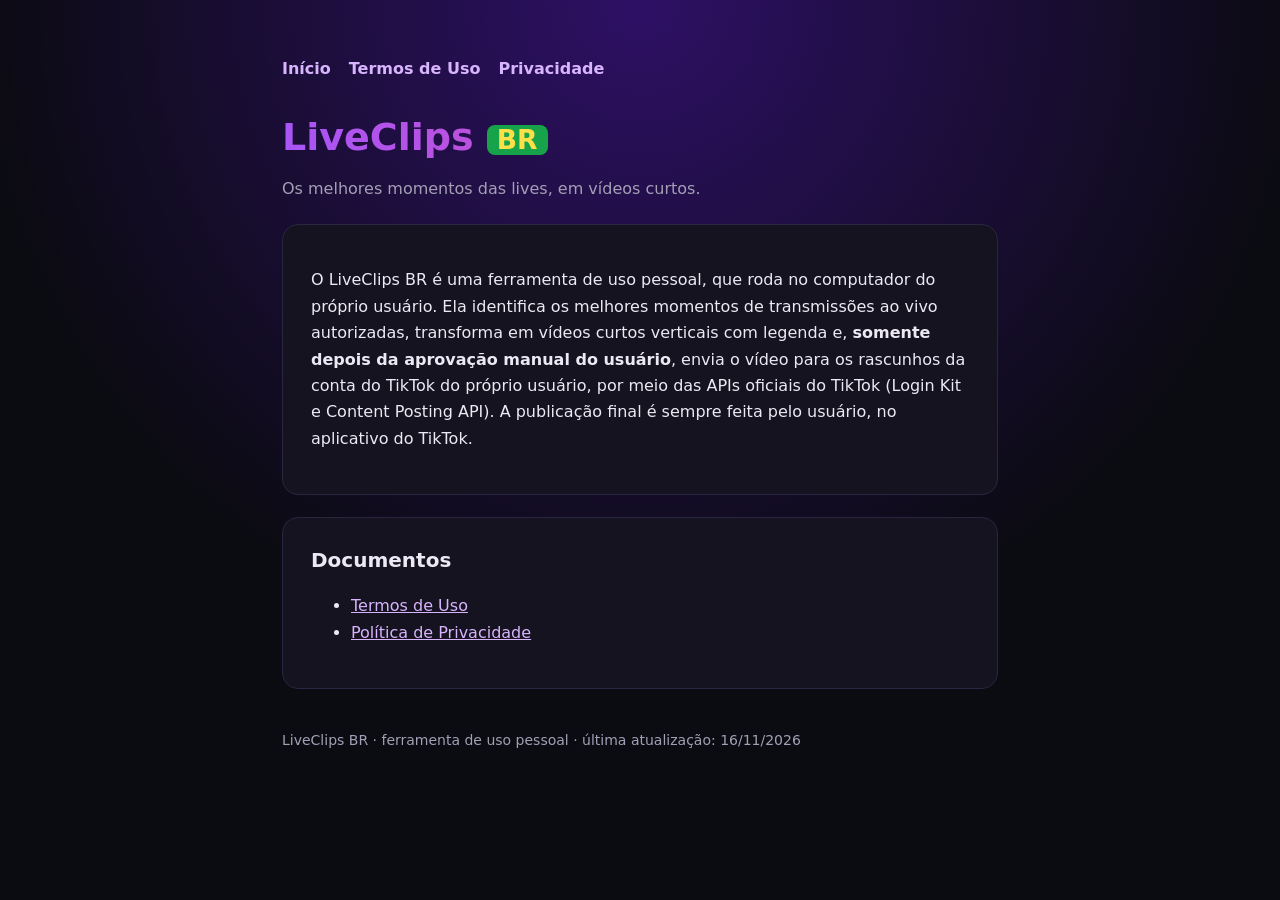
==== index.html @ c83e4d4a "Create index.html" ====
<!DOCTYPE html><html lang="pt-BR"><head><meta charset="utf-8"><meta name="viewport" content="width=device-width,initial-scale=1">
<title>Início — LiveClips BR</title><style>
:root{--bg:#0b0b12;--card:#15131f;--txt:#ece9f5;--mut:#a39fb5;--a:#a855f7;--b:#ec4899}
*{box-sizing:border-box}body{margin:0;background:radial-gradient(circle at 50% 0,#2e1065 0,var(--bg) 60%);color:var(--txt);
font:16px/1.65 system-ui,-apple-system,"Segoe UI",Roboto,sans-serif;min-height:100vh}
main{max-width:760px;margin:0 auto;padding:56px 22px 80px}
h1{font-size:38px;line-height:1.15;margin:0 0 8px;background:linear-gradient(90deg,var(--a),var(--b));-webkit-background-clip:text;background-clip:text;color:transparent}
h2{font-size:20px;margin:30px 0 8px}p,li{color:var(--txt)}.mut{color:var(--mut)}
.card{background:var(--card);border:1px solid #2a2540;border-radius:16px;padding:26px 28px;margin-top:22px}
a{color:#d8b4fe}nav{display:flex;gap:18px;margin-bottom:34px;font-weight:600}nav a{text-decoration:none}
.br{display:inline-block;background:#16a34a;color:#fde047;border-radius:8px;padding:0 10px;font-weight:800;font-size:.7em;vertical-align:middle;-webkit-text-fill-color:#fde047}
footer{margin-top:40px;color:var(--mut);font-size:14px}
</style></head><body><main><nav><a href="index.html">Início</a><a href="termos.html">Termos de Uso</a><a href="privacidade.html">Privacidade</a></nav><h1>LiveClips <span class="br">BR</span></h1>
<p class="mut">Os melhores momentos das lives, em vídeos curtos.</p>
<div class="card"><p>O LiveClips BR é uma ferramenta de uso pessoal, que roda no computador do próprio usuário.
Ela identifica os melhores momentos de transmissões ao vivo autorizadas, transforma em vídeos curtos verticais com legenda
e, <b>somente depois da aprovação manual do usuário</b>, envia o vídeo para os rascunhos da conta do TikTok do próprio usuário,
por meio das APIs oficiais do TikTok (Login Kit e Content Posting API). A publicação final é sempre feita pelo usuário, no aplicativo do TikTok.</p></div>
<div class="card"><h2 style="margin-top:0">Documentos</h2><ul><li><a href="termos.html">Termos de Uso</a></li><li><a href="privacidade.html">Política de Privacidade</a></li></ul></div>
<footer>LiveClips BR · ferramenta de uso pessoal · última atualização: 16/11/2026</footer></main></body></html>
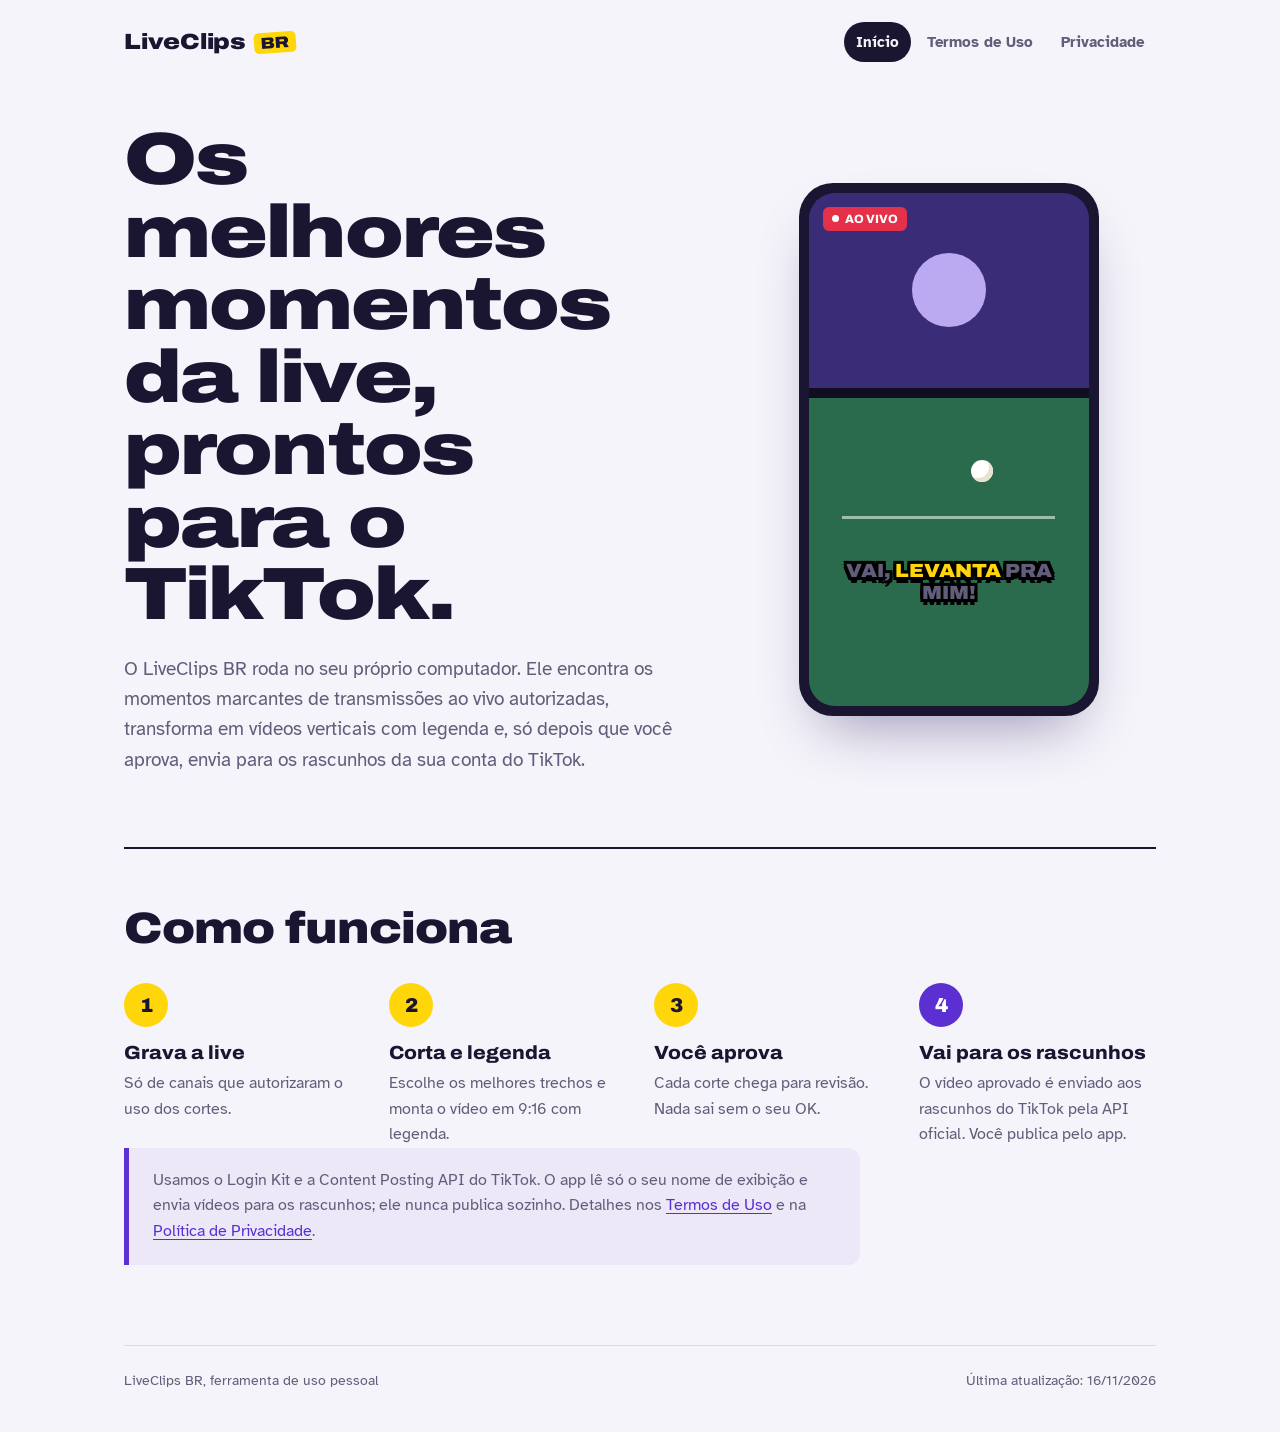
==== commit 6ea5e971: "Update index.html" ====
--- a/index.html
+++ b/index.html
@@ -1,20 +1,28 @@
-<!DOCTYPE html><html lang="pt-BR"><head><meta charset="utf-8"><meta name="viewport" content="width=device-width,initial-scale=1">
-<title>Início — LiveClips BR</title><style>
-:root{--bg:#0b0b12;--card:#15131f;--txt:#ece9f5;--mut:#a39fb5;--a:#a855f7;--b:#ec4899}
-*{box-sizing:border-box}body{margin:0;background:radial-gradient(circle at 50% 0,#2e1065 0,var(--bg) 60%);color:var(--txt);
-font:16px/1.65 system-ui,-apple-system,"Segoe UI",Roboto,sans-serif;min-height:100vh}
-main{max-width:760px;margin:0 auto;padding:56px 22px 80px}
-h1{font-size:38px;line-height:1.15;margin:0 0 8px;background:linear-gradient(90deg,var(--a),var(--b));-webkit-background-clip:text;background-clip:text;color:transparent}
-h2{font-size:20px;margin:30px 0 8px}p,li{color:var(--txt)}.mut{color:var(--mut)}
-.card{background:var(--card);border:1px solid #2a2540;border-radius:16px;padding:26px 28px;margin-top:22px}
-a{color:#d8b4fe}nav{display:flex;gap:18px;margin-bottom:34px;font-weight:600}nav a{text-decoration:none}
-.br{display:inline-block;background:#16a34a;color:#fde047;border-radius:8px;padding:0 10px;font-weight:800;font-size:.7em;vertical-align:middle;-webkit-text-fill-color:#fde047}
-footer{margin-top:40px;color:var(--mut);font-size:14px}
-</style></head><body><main><nav><a href="index.html">Início</a><a href="termos.html">Termos de Uso</a><a href="privacidade.html">Privacidade</a></nav><h1>LiveClips <span class="br">BR</span></h1>
-<p class="mut">Os melhores momentos das lives, em vídeos curtos.</p>
-<div class="card"><p>O LiveClips BR é uma ferramenta de uso pessoal, que roda no computador do próprio usuário.
-Ela identifica os melhores momentos de transmissões ao vivo autorizadas, transforma em vídeos curtos verticais com legenda
-e, <b>somente depois da aprovação manual do usuário</b>, envia o vídeo para os rascunhos da conta do TikTok do próprio usuário,
-por meio das APIs oficiais do TikTok (Login Kit e Content Posting API). A publicação final é sempre feita pelo usuário, no aplicativo do TikTok.</p></div>
-<div class="card"><h2 style="margin-top:0">Documentos</h2><ul><li><a href="termos.html">Termos de Uso</a></li><li><a href="privacidade.html">Política de Privacidade</a></li></ul></div>
-<footer>LiveClips BR · ferramenta de uso pessoal · última atualização: 16/11/2026</footer></main></body></html>
+<!DOCTYPE html>
+<html lang="pt-BR"><head><meta charset="utf-8"><meta name="viewport" content="width=device-width,initial-scale=1">
+<title>LiveClips BR</title><meta name="description" content="LiveClips BR: transforma os melhores momentos das lives em vídeos curtos e envia os aprovados para os rascunhos do TikTok.">
+<link rel="stylesheet" href="style.css"></head><body><div class="wrap">
+<header class="top"><a class="mark" href="index.html">LiveClips <i>BR</i></a>
+<nav aria-label="Páginas"><a href="index.html" aria-current="page">Início</a><a href="termos.html">Termos de Uso</a><a href="privacidade.html">Privacidade</a></nav></header>
+<main>
+<section class="hero">
+<div>
+<h1>Os melhores momentos da live, prontos para o TikTok.</h1>
+<p>O LiveClips BR roda no seu próprio computador. Ele encontra os momentos marcantes de transmissões ao vivo autorizadas, transforma em vídeos verticais com legenda e, só depois que você aprova, envia para os rascunhos da sua conta do TikTok.</p>
+</div>
+<div class="phone" aria-hidden="true"><div class="screen"><span class="live">AO VIVO</span><span class="ball"></span>
+<p class="sub" id="sub"><span>Vai,</span> <span>levanta</span> <span>pra</span> <span>mim!</span></p></div></div>
+</section>
+<section class="steps">
+<h2>Como funciona</h2>
+<ol>
+<li><h3>Grava a live</h3><p>Só de canais que autorizaram o uso dos cortes.</p></li>
+<li><h3>Corta e legenda</h3><p>Escolhe os melhores trechos e monta o vídeo em 9:16 com legenda.</p></li>
+<li><h3>Você aprova</h3><p>Cada corte chega para revisão. Nada sai sem o seu OK.</p></li>
+<li><h3>Vai para os rascunhos</h3><p>O vídeo aprovado é enviado aos rascunhos do TikTok pela API oficial. Você publica pelo app.</p></li>
+</ol>
+<p class="note">Usamos o Login Kit e a Content Posting API do TikTok. O app lê só o seu nome de exibição e envia vídeos para os rascunhos; ele nunca publica sozinho. Detalhes nos <a href="termos.html">Termos de Uso</a> e na <a href="privacidade.html">Política de Privacidade</a>.</p>
+</section>
+</main>
+<script>(function(){var w=document.querySelectorAll('#sub span');if(matchMedia('(prefers-reduced-motion: reduce)').matches){w[1].className='on';return}var i=0;setInterval(function(){w.forEach(function(s){s.className=''});w[i%w.length].className='on';i++},520)})();</script>
+<footer><span>LiveClips BR, ferramenta de uso pessoal</span><span>Última atualização: 16/11/2026</span></footer></div></body></html>
--- a/style.css
+++ b/style.css
@@ -0,0 +1,73 @@
+@import url('https://fonts.googleapis.com/css2?family=Archivo:wdth,wght@100..125,500..900&family=Atkinson+Hyperlegible:wght@400;700&display=swap');
+:root{--ink:#1A1530;--paper:#F5F4FA;--violet:#5B2FD1;--yellow:#FFD60A;--live:#E5304A;--mut:#625D7A;--line:#DCD8EA}
+*{box-sizing:border-box}
+html{-webkit-text-size-adjust:100%}
+body{margin:0;background:var(--paper);color:var(--ink);font:17px/1.6 "Atkinson Hyperlegible",system-ui,sans-serif}
+a{color:var(--violet);text-underline-offset:3px}
+a:focus-visible,button:focus-visible{outline:3px solid var(--violet);outline-offset:3px;border-radius:4px}
+.wrap{max-width:1080px;margin:0 auto;padding:0 24px}
+
+/* top bar */
+.top{display:flex;align-items:center;justify-content:space-between;gap:16px;padding:22px 0}
+.mark{display:flex;align-items:center;gap:8px;font:900 22px/1 Archivo,sans-serif;font-stretch:118%;color:var(--ink);text-decoration:none;letter-spacing:-.01em}
+.mark i{font-style:normal;background:var(--yellow);color:var(--ink);padding:3px 7px 2px;border-radius:5px;font-size:.72em;transform:rotate(-4deg)}
+.top nav{display:flex;gap:4px;flex-wrap:wrap}
+.top nav a{color:var(--mut);text-decoration:none;font-weight:700;font-size:15px;padding:8px 12px;border-radius:999px}
+.top nav a:hover{color:var(--ink);background:#E9E6F4}
+.top nav a[aria-current]{color:var(--paper);background:var(--ink)}
+
+/* hero */
+.hero{display:grid;grid-template-columns:1.15fr .85fr;gap:56px;align-items:center;padding:40px 0 72px}
+.hero h1{font:900 clamp(40px,6.4vw,74px)/.98 Archivo,sans-serif;font-stretch:122%;letter-spacing:-.025em;margin:0 0 22px}
+.hero p{font-size:19px;color:var(--mut);max-width:34em;margin:0}
+
+/* phone mock */
+.phone{justify-self:center;width:min(300px,78vw);aspect-ratio:9/16;border-radius:34px;background:var(--ink);padding:10px;box-shadow:0 30px 60px -24px rgba(40,20,90,.45)}
+.screen{position:relative;height:100%;border-radius:26px;overflow:hidden;
+ background:linear-gradient(180deg,#3B2C78 0 38%,#120E22 38% 40%,#2A6B4E 40% 100%)}
+.screen::before{content:"";position:absolute;left:50%;top:19%;width:74px;height:74px;margin:-37px 0 0 -37px;border-radius:50%;background:#C9B8FF;opacity:.9}
+.screen::after{content:"";position:absolute;left:12%;right:12%;top:63%;height:3px;background:rgba(255,255,255,.55)}
+.ball{position:absolute;left:58%;top:52%;width:22px;height:22px;border-radius:50%;background:#fff;box-shadow:inset -4px -4px 0 #E8E2CF}
+.live{position:absolute;top:14px;left:14px;display:flex;align-items:center;gap:6px;background:var(--live);color:#fff;font:800 12px/1 Archivo,sans-serif;padding:6px 9px;border-radius:6px}
+.live::before{content:"";width:7px;height:7px;border-radius:50%;background:#fff}
+.sub{position:absolute;left:8%;right:8%;bottom:20%;text-align:center;font:900 26px/1.15 Archivo,sans-serif;font-stretch:110%;text-transform:uppercase;color:#fff;
+ text-shadow:-3px -3px 0 #000,3px -3px 0 #000,-3px 3px 0 #000,3px 3px 0 #000,0 -3px 0 #000,0 3px 0 #000,-3px 0 0 #000,3px 0 0 #000,0 6px 0 #000}
+.sub span{transition:color .15s}
+.sub span.on{color:var(--yellow)}
+
+/* steps */
+.steps{border-top:2px solid var(--ink);padding:56px 0 24px}
+.steps h2,.doc h1{font:900 clamp(30px,4vw,44px)/1.05 Archivo,sans-serif;font-stretch:115%;letter-spacing:-.02em;margin:0 0 32px}
+.steps ol{list-style:none;margin:0;padding:0;display:grid;grid-template-columns:repeat(4,1fr);gap:28px;counter-reset:s}
+.steps li{counter-increment:s}
+.steps li::before{content:counter(s);display:grid;place-items:center;width:44px;height:44px;border-radius:50%;background:var(--yellow);font:900 20px/1 Archivo,sans-serif;margin-bottom:14px}
+.steps li:last-child::before{background:var(--violet);color:#fff}
+.steps h3{font:800 19px/1.25 Archivo,sans-serif;font-stretch:108%;margin:0 0 6px}
+.steps p{margin:0;color:var(--mut);font-size:16px}
+.note{margin:48px 0 0;padding:20px 24px;border-left:5px solid var(--violet);background:#ECE8F8;border-radius:0 12px 12px 0;max-width:46em}
+
+/* documents */
+.doc{display:grid;grid-template-columns:220px 1fr;gap:56px;padding:40px 0 24px}
+.doc aside{position:sticky;top:24px;align-self:start;font-size:15px}
+.doc aside p{margin:0 0 10px;color:var(--mut)}
+.doc aside ol{margin:0;padding-left:20px}
+.doc aside li{margin:6px 0}
+.doc aside a{color:var(--ink);text-decoration:none}
+.doc aside a:hover{color:var(--violet);text-decoration:underline}
+.doc article{max-width:40em}
+.doc .lead{font-size:19px;color:var(--mut);margin:0 0 32px}
+.doc section{padding:22px 0;border-top:1px solid var(--line);scroll-margin-top:20px}
+.doc h2{font:800 22px/1.25 Archivo,sans-serif;font-stretch:108%;margin:0 0 8px}
+.doc p{margin:0}
+code{font:600 .9em/1 ui-monospace,Consolas,monospace;background:#E9E6F4;padding:2px 6px;border-radius:5px}
+
+footer{border-top:1px solid var(--line);margin-top:56px;padding:24px 0 40px;color:var(--mut);font-size:14px;display:flex;justify-content:space-between;gap:12px;flex-wrap:wrap}
+
+@media (max-width:860px){
+ .hero{grid-template-columns:1fr;gap:40px;padding-top:16px}
+ .steps ol{grid-template-columns:1fr 1fr}
+ .doc{grid-template-columns:1fr;gap:20px}
+ .doc aside{position:static}
+}
+@media (max-width:520px){.steps ol{grid-template-columns:1fr}.top{flex-direction:column;align-items:flex-start}}
+@media (prefers-reduced-motion:reduce){.sub span{transition:none}}
